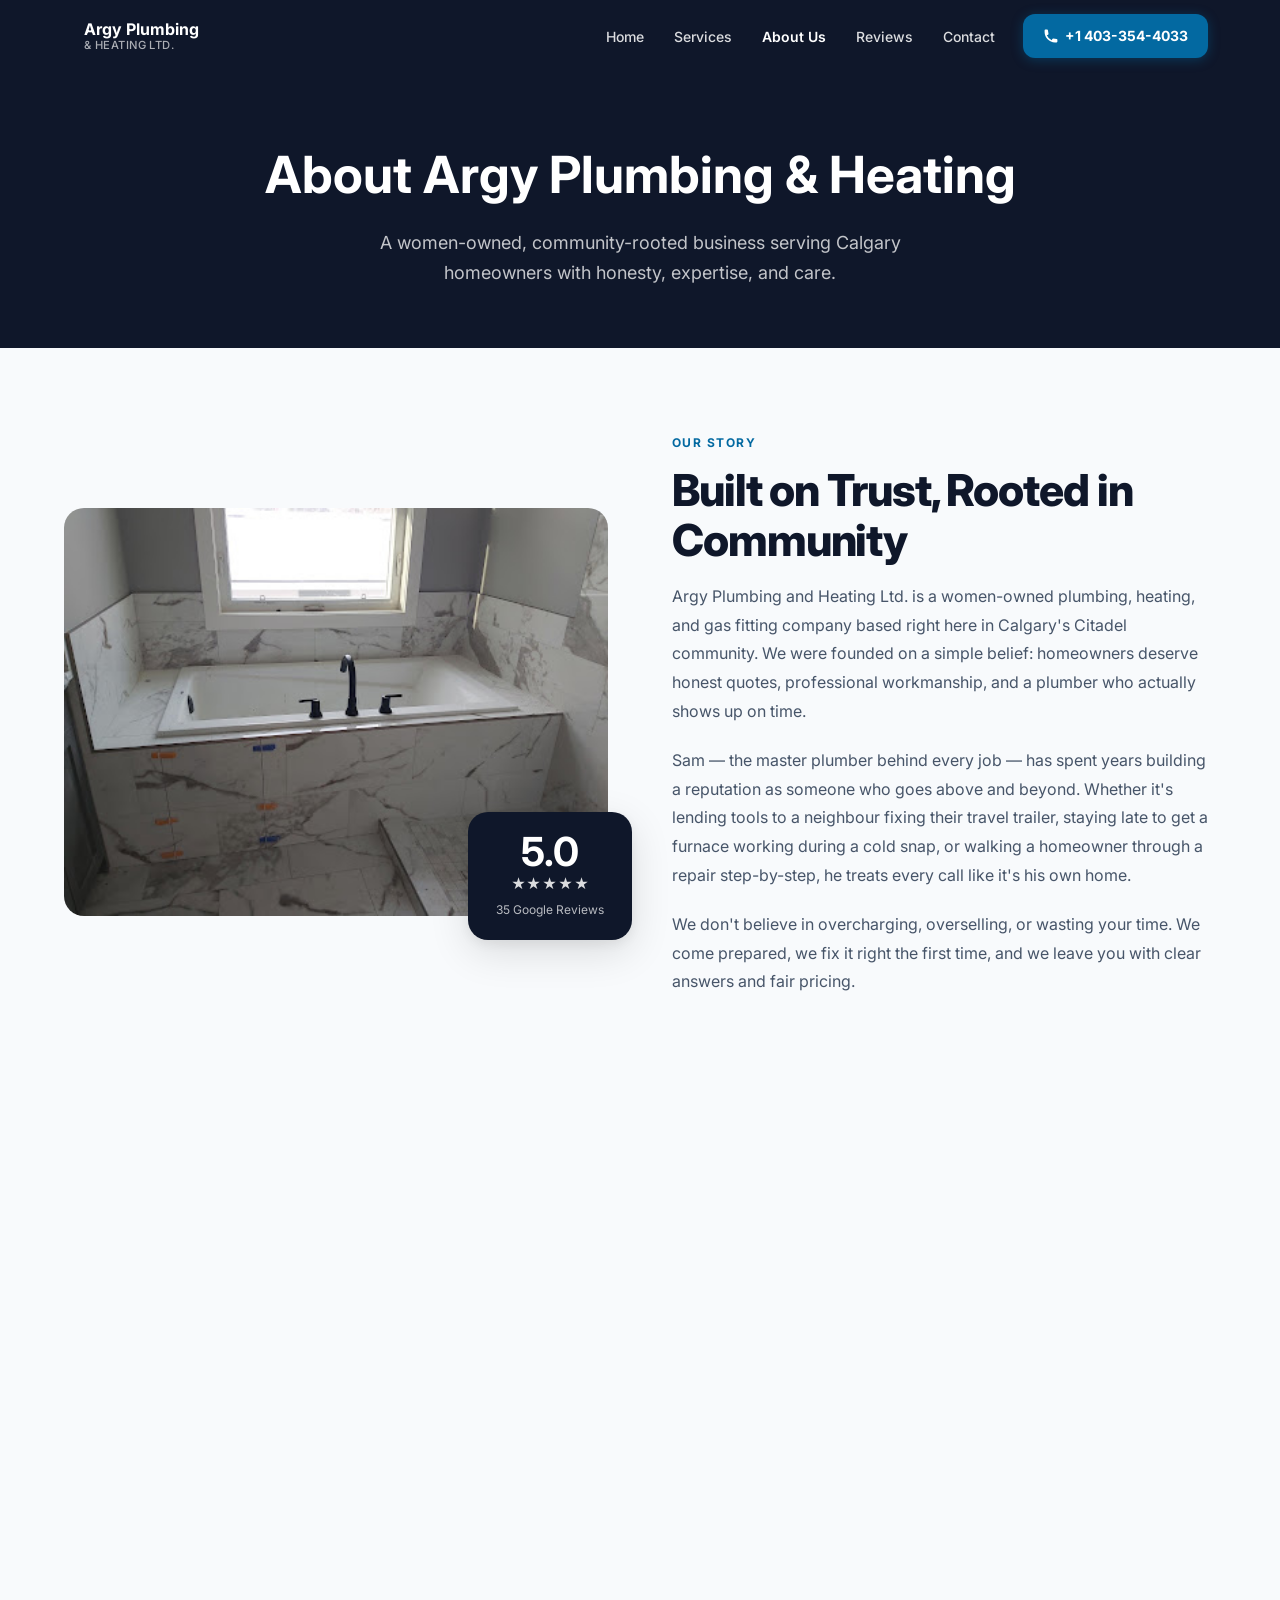
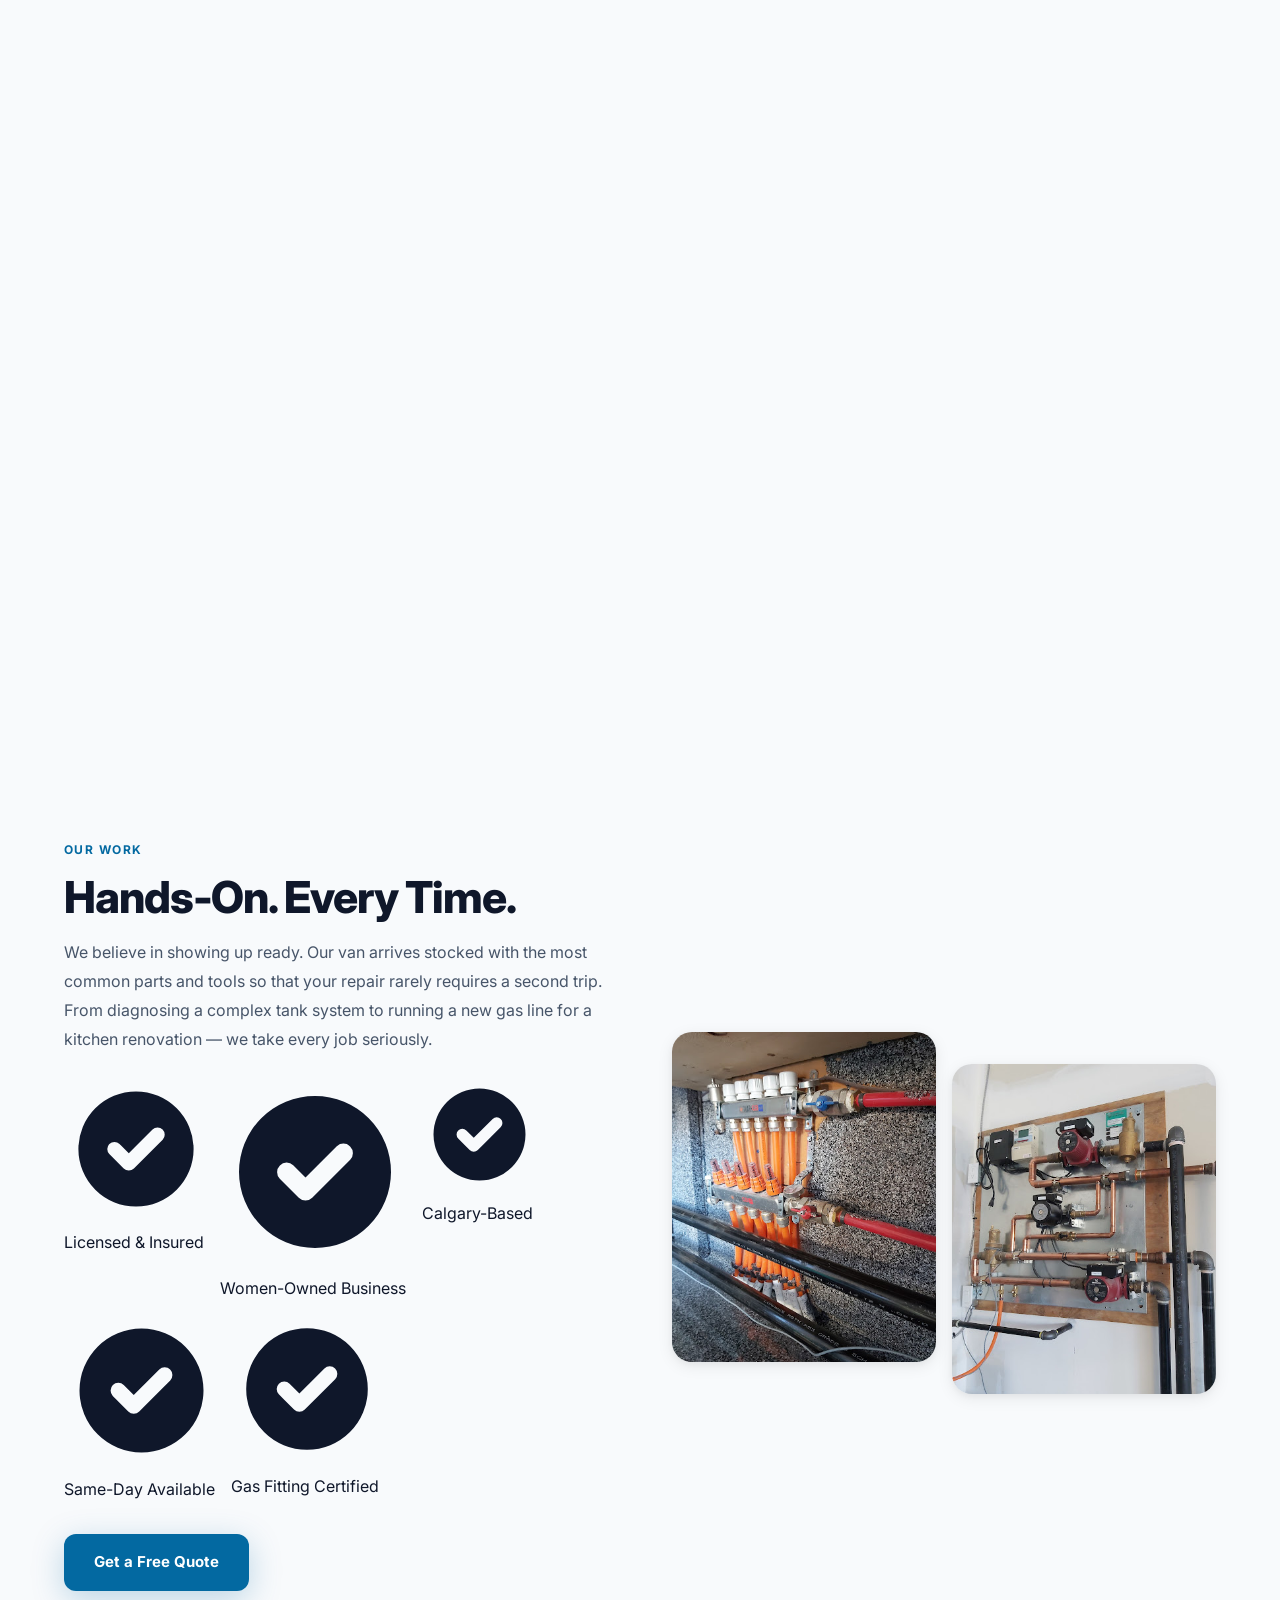
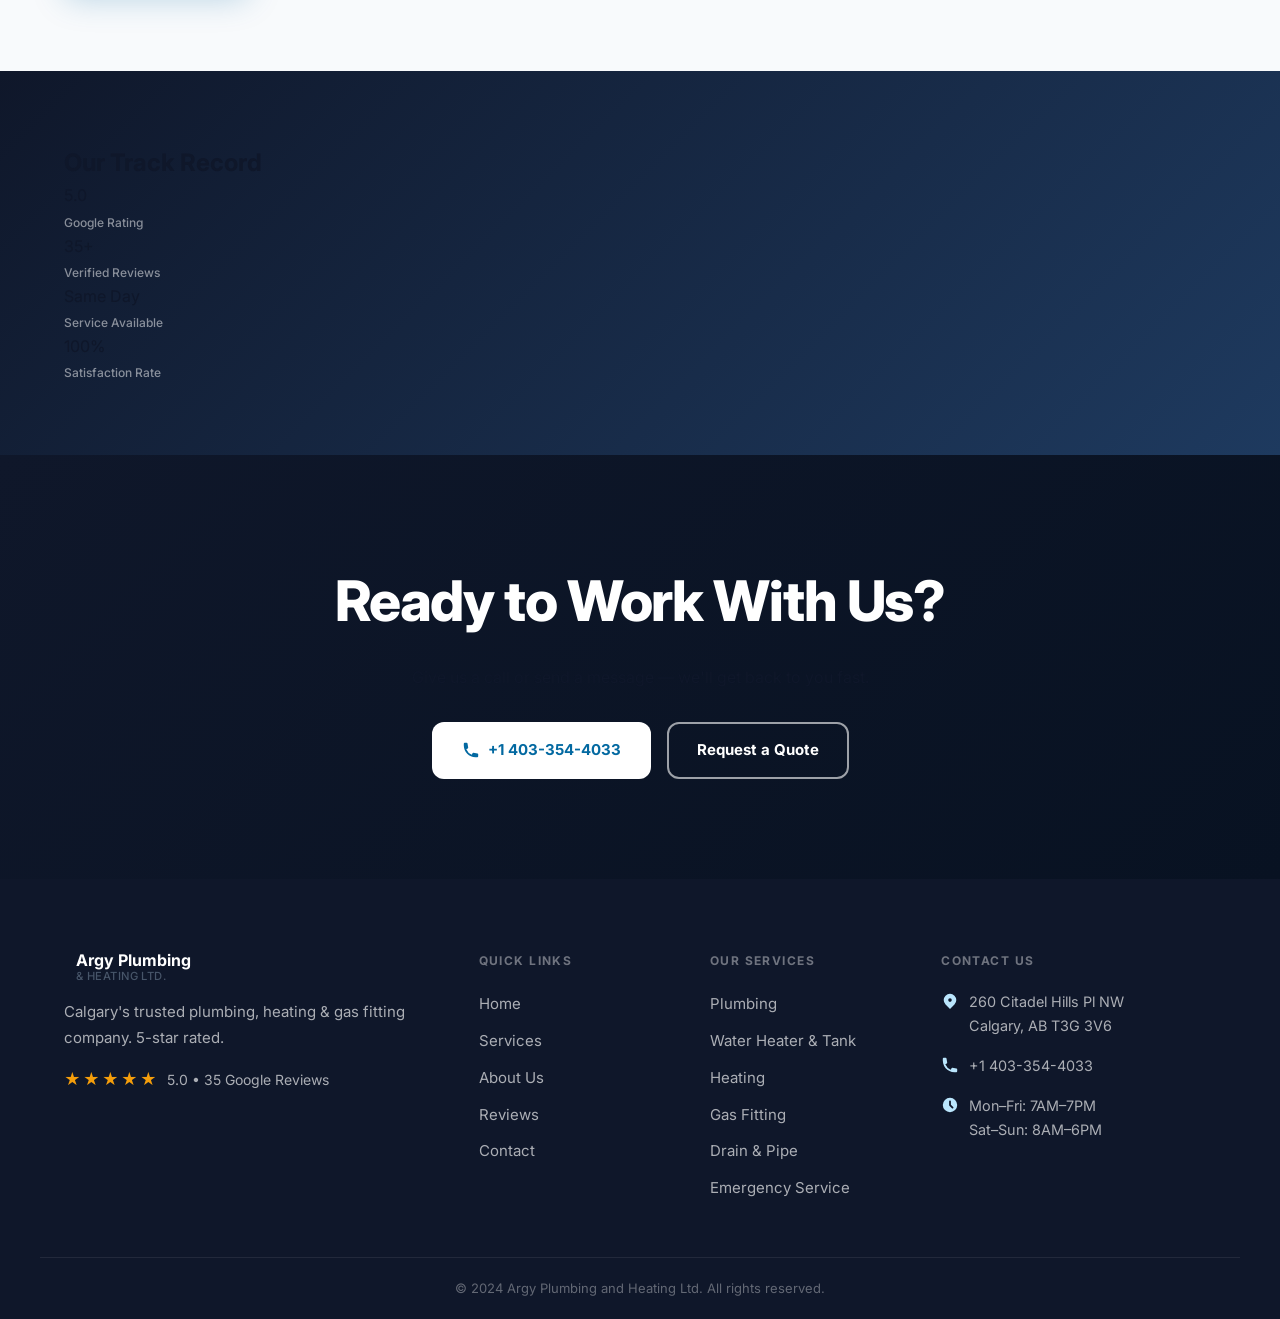
==== about.html @ 321ad8bc "Initial commit of Argy Plumbing site with styling updates" ====
<!DOCTYPE html>
<html lang="en">
<head>
  <meta charset="UTF-8" />
  <meta name="viewport" content="width=device-width, initial-scale=1.0" />
  <title>About Us | Argy Plumbing and Heating Ltd. Calgary</title>
  <meta name="description" content="Learn about Argy Plumbing and Heating Ltd. — a women-owned, family business in Calgary's Citadel community. Meet Sam, the master plumber behind the 5-star reputation." />
  <link rel="canonical" href="https://argyplumbing.com/about.html" />
  <link rel="preconnect" href="https://fonts.googleapis.com" />
  <link rel="preconnect" href="https://fonts.gstatic.com" crossorigin />
  <link href="https://fonts.googleapis.com/css2?family=Inter:wght@300;400;500;600;700;800;900&display=swap" rel="stylesheet" />
  <link rel="icon" type="image/svg+xml" href="images/logo.svg" />
  <link rel="stylesheet" href="styles.css" />
</head>
<body>

  <!-- NAV -->
  <nav class="navbar" id="navbar" role="navigation" aria-label="Main navigation">
    <div class="nav-inner">
      <a href="index.html" class="nav-logo" aria-label="Argy Plumbing and Heating Homepage">
        <div class="logo-icon" aria-hidden="true">
          <svg viewBox="0 0 32 32" fill="none"><path d="M8 4C8 4 6 8 6 14C6 18 8 21 12 22L12 28H20V22C24 21 26 18 26 14C26 8 24 4 24 4" stroke="#0369A1" stroke-width="2" stroke-linecap="round" stroke-linejoin="round"/><path d="M12 14H20M16 10V18" stroke="#0369A1" stroke-width="2" stroke-linecap="round"/></svg>
        </div>
        <div class="logo-text"><span class="logo-name">Argy Plumbing</span><span class="logo-sub">&amp; Heating Ltd.</span></div>
      </a>
      <button class="hamburger" id="hamburger" aria-label="Toggle menu" aria-expanded="false">
        <span></span><span></span><span></span>
      </button>
      <ul class="nav-links" id="nav-links" role="list">
        <li><a href="index.html" class="nav-link">Home</a></li>
        <li><a href="services.html" class="nav-link">Services</a></li>
        <li><a href="about.html" class="nav-link active">About Us</a></li>
        <li><a href="reviews.html" class="nav-link">Reviews</a></li>
        <li><a href="contact.html" class="nav-link">Contact</a></li>
        <li><a href="tel:+14033544033" class="nav-cta" id="nav-call-btn">
          <svg viewBox="0 0 20 20" fill="currentColor" aria-hidden="true"><path d="M2 3a1 1 0 011-1h2.153a1 1 0 01.986.836l.74 4.435a1 1 0 01-.54 1.06l-1.548.773a11.037 11.037 0 006.105 6.105l.774-1.548a1 1 0 011.059-.54l4.435.74a1 1 0 01.836.986V17a1 1 0 01-1 1h-2C7.82 18 2 12.18 2 5V3z"/></svg>
          +1 403-354-4033
        </a></li>
      </ul>
    </div>
  </nav>

  <!-- PAGE HEADER -->
  <header class="page-header">
    <div class="container">
      <h1>About Argy Plumbing &amp; Heating</h1>
      <p>A women-owned, community-rooted business serving Calgary homeowners with honesty, expertise, and care.</p>
    </div>
  </header>

  <!-- STORY SECTION -->
  <section class="about-story reveal" style="padding:80px 0;" aria-labelledby="our-story-heading">
    <div class="container" style="display:grid;grid-template-columns:1fr 1fr;gap:64px;align-items:center;">
      <div class="about-img-wrap" style="position:relative;">
        <img src="images/outside.jpg" alt="Argy Plumbing and Heating exterior — Calgary, AB" loading="lazy"
          style="width:100%;border-radius:var(--radius-lg);box-shadow:var(--shadow-xl);display:block;" />
        <div style="
          position:absolute;bottom:-24px;right:-24px;
          background:var(--color-primary);color:#fff;
          border-radius:var(--radius-lg);padding:20px 28px;
          box-shadow:var(--shadow-lg);text-align:center;
          font-family:var(--font-heading);">
          <div style="font-size:2.5rem;font-weight:700;line-height:1;">5.0</div>
          <div style="font-size:.9rem;letter-spacing:.05em;color:rgba(255,255,255,.85);">★★★★★</div>
          <div style="font-size:.75rem;margin-top:4px;color:rgba(255,255,255,.7);">35 Google Reviews</div>
        </div>
      </div>
      <div class="about-content">
        <span class="section-label">Our Story</span>
        <h2 id="our-story-heading" class="section-title">Built on Trust, Rooted in Community</h2>
        <p style="color:var(--color-text-muted);line-height:1.8;margin-bottom:20px;">
          Argy Plumbing and Heating Ltd. is a women-owned plumbing, heating, and gas fitting company based right here in Calgary's Citadel community. We were founded on a simple belief: homeowners deserve honest quotes, professional workmanship, and a plumber who actually shows up on time.
        </p>
        <p style="color:var(--color-text-muted);line-height:1.8;margin-bottom:20px;">
          Sam — the master plumber behind every job — has spent years building a reputation as someone who goes above and beyond. Whether it's lending tools to a neighbour fixing their travel trailer, staying late to get a furnace working during a cold snap, or walking a homeowner through a repair step-by-step, he treats every call like it's his own home.
        </p>
        <p style="color:var(--color-text-muted);line-height:1.8;">
          We don't believe in overcharging, overselling, or wasting your time. We come prepared, we fix it right the first time, and we leave you with clear answers and fair pricing.
        </p>
      </div>
    </div>
  </section>

  <!-- VALUES -->
  <section class="values-section reveal" style="padding:80px 0;background:var(--color-surface);" aria-labelledby="values-heading">
    <div class="container">
      <div class="section-header">
        <span class="section-label">What We Stand For</span>
        <h2 id="values-heading" class="section-title">Our Core Values</h2>
        <p class="section-sub">Every job, every call, every interaction — these are the principles we work by.</p>
      </div>
      <div class="features-grid" style="margin-top:48px;">
        <div class="feature-card">
          <div class="feature-icon" aria-hidden="true">
            <svg viewBox="0 0 24 24" fill="none" stroke="currentColor" stroke-width="1.5"><path stroke-linecap="round" stroke-linejoin="round" d="M9 12.75L11.25 15 15 9.75M21 12a9 9 0 11-18 0 9 9 0 0118 0z"/></svg>
          </div>
          <h3>Honest Pricing</h3>
          <p>No hidden fees, no inflated quotes. We tell you exactly what it costs before we start — and we stick to it.</p>
        </div>
        <div class="feature-card">
          <div class="feature-icon" aria-hidden="true">
            <svg viewBox="0 0 24 24" fill="none" stroke="currentColor" stroke-width="1.5"><path stroke-linecap="round" stroke-linejoin="round" d="M12 6v6h4.5m4.5 0a9 9 0 11-18 0 9 9 0 0118 0z"/></svg>
          </div>
          <h3>Fast Response</h3>
          <p>We respond quickly and often arrive the same day. Because plumbing problems don't put themselves on hold.</p>
        </div>
        <div class="feature-card">
          <div class="feature-icon" aria-hidden="true">
            <svg viewBox="0 0 24 24" fill="none" stroke="currentColor" stroke-width="1.5"><path stroke-linecap="round" stroke-linejoin="round" d="M11.42 15.17L17.25 21A2.652 2.652 0 0021 17.25l-5.877-5.877M11.42 15.17l2.496-3.03c.317-.384.74-.626 1.208-.766M11.42 15.17l-4.655 5.653a2.548 2.548 0 11-3.586-3.586l6.837-5.63m5.108-.233c.55-.164 1.163-.188 1.743-.14a4.5 4.5 0 004.486-6.336l-3.276 3.277a3.004 3.004 0 01-2.25-2.25l3.276-3.276a4.5 4.5 0 00-6.336 4.486c.091 1.076-.071 2.264-.904 2.95l-.102.085m-1.745 1.437L5.909 7.5H4.5L2.25 3.75l1.5-1.5 3.75 2.25v1.5l2.086 2.086m-1.745 1.437l1.745-1.437m6.615 8.206L15.75 15.75M4.867 19.125h.008v.008h-.008v-.008z"/></svg>
          </div>
          <h3>Expert Craftsmanship</h3>
          <p>Fully certified and insured. We arrive prepared to handle complex systems — tanks, gas lines, radiant heating, and more.</p>
        </div>
        <div class="feature-card">
          <div class="feature-icon" aria-hidden="true">
            <svg viewBox="0 0 24 24" fill="none" stroke="currentColor" stroke-width="1.5"><path stroke-linecap="round" stroke-linejoin="round" d="M15 19.128a9.38 9.38 0 002.625.372 9.337 9.337 0 004.121-.952 4.125 4.125 0 00-7.533-2.493M15 19.128v-.003c0-1.113-.285-2.16-.786-3.07M15 19.128v.106A12.318 12.318 0 018.624 21c-2.331 0-4.512-.645-6.374-1.766l-.001-.109a6.375 6.375 0 0111.964-3.07M12 6.375a3.375 3.375 0 11-6.75 0 3.375 3.375 0 016.75 0zm8.25 2.25a2.625 2.625 0 11-5.25 0 2.625 2.625 0 015.25 0z"/></svg>
          </div>
          <h3>Community First</h3>
          <p>We live and work in Citadel. Your neighbours are our neighbours. That's why every job gets treated like family.</p>
        </div>
        <div class="feature-card">
          <div class="feature-icon" aria-hidden="true">
            <svg viewBox="0 0 24 24" fill="none" stroke="currentColor" stroke-width="1.5"><path stroke-linecap="round" stroke-linejoin="round" d="M7.5 8.25h9m-9 3H12m-9.75 1.51c0 1.6 1.123 2.994 2.707 3.227 1.129.166 2.27.293 3.423.379.35.026.67.21.865.501L12 21l2.755-4.133a1.14 1.14 0 01.865-.501 48.172 48.172 0 003.423-.379c1.584-.233 2.707-1.626 2.707-3.228V6.741c0-1.602-1.123-2.995-2.707-3.228A48.394 48.394 0 0012 3c-2.392 0-4.744.175-7.043.513C3.373 3.746 2.25 5.14 2.25 6.741v6.018z"/></svg>
          </div>
          <h3>Clear Communication</h3>
          <p>We explain what we're doing and why. You'll always know what to expect — no surprises, no jargon.</p>
        </div>
        <div class="feature-card">
          <div class="feature-icon" aria-hidden="true">
            <svg viewBox="0 0 24 24" fill="none" stroke="currentColor" stroke-width="1.5"><path stroke-linecap="round" stroke-linejoin="round" d="M9 12.75L11.25 15 15 9.75m-3-7.036A11.959 11.959 0 013.598 6 11.99 11.99 0 003 9.749c0 5.592 3.824 10.29 9 11.623 5.176-1.332 9-6.03 9-11.622 0-1.31-.21-2.571-.598-3.751h-.152c-3.196 0-6.1-1.248-8.25-3.285z"/></svg>
          </div>
          <h3>Code-Compliant Work</h3>
          <p>All work meets Alberta Building Code standards. Fully insured. Your safety and peace of mind come first.</p>
        </div>
      </div>
    </div>
  </section>

  <!-- TEAM PHOTO -->
  <section class="team-section reveal" style="padding:80px 0;" aria-labelledby="team-heading">
    <div class="container" style="display:grid;grid-template-columns:1fr 1fr;gap:64px;align-items:center;">
      <div>
        <span class="section-label">Our Work</span>
        <h2 id="team-heading" class="section-title">Hands-On. Every Time.</h2>
        <p style="color:var(--color-text-muted);line-height:1.8;margin-bottom:24px;">
          We believe in showing up ready. Our van arrives stocked with the most common parts and tools so that your repair rarely requires a second trip. From diagnosing a complex tank system to running a new gas line for a kitchen renovation — we take every job seriously.
        </p>
        <div class="trust-badges" style="display:flex;flex-wrap:wrap;gap:12px;margin-bottom:32px;">
          <div class="trust-badge"><svg viewBox="0 0 20 20" fill="currentColor" aria-hidden="true"><path fill-rule="evenodd" d="M10 18a8 8 0 100-16 8 8 0 000 16zm3.707-9.293a1 1 0 00-1.414-1.414L9 10.586 7.707 9.293a1 1 0 00-1.414 1.414l2 2a1 1 0 001.414 0l4-4z" clip-rule="evenodd"/></svg> Licensed &amp; Insured</div>
          <div class="trust-badge"><svg viewBox="0 0 20 20" fill="currentColor" aria-hidden="true"><path fill-rule="evenodd" d="M10 18a8 8 0 100-16 8 8 0 000 16zm3.707-9.293a1 1 0 00-1.414-1.414L9 10.586 7.707 9.293a1 1 0 00-1.414 1.414l2 2a1 1 0 001.414 0l4-4z" clip-rule="evenodd"/></svg> Women-Owned Business</div>
          <div class="trust-badge"><svg viewBox="0 0 20 20" fill="currentColor" aria-hidden="true"><path fill-rule="evenodd" d="M10 18a8 8 0 100-16 8 8 0 000 16zm3.707-9.293a1 1 0 00-1.414-1.414L9 10.586 7.707 9.293a1 1 0 00-1.414 1.414l2 2a1 1 0 001.414 0l4-4z" clip-rule="evenodd"/></svg> Calgary-Based</div>
          <div class="trust-badge"><svg viewBox="0 0 20 20" fill="currentColor" aria-hidden="true"><path fill-rule="evenodd" d="M10 18a8 8 0 100-16 8 8 0 000 16zm3.707-9.293a1 1 0 00-1.414-1.414L9 10.586 7.707 9.293a1 1 0 00-1.414 1.414l2 2a1 1 0 001.414 0l4-4z" clip-rule="evenodd"/></svg> Same-Day Available</div>
          <div class="trust-badge"><svg viewBox="0 0 20 20" fill="currentColor" aria-hidden="true"><path fill-rule="evenodd" d="M10 18a8 8 0 100-16 8 8 0 000 16zm3.707-9.293a1 1 0 00-1.414-1.414L9 10.586 7.707 9.293a1 1 0 00-1.414 1.414l2 2a1 1 0 001.414 0l4-4z" clip-rule="evenodd"/></svg> Gas Fitting Certified</div>
        </div>
        <a href="contact.html" class="btn btn-primary" id="about-contact-btn">Get a Free Quote</a>
      </div>
      <div style="display:grid;grid-template-columns:1fr 1fr;gap:16px;">
        <img src="images/pipe2.jpg" alt="Plumbing pipe work by Argy Plumbing" loading="lazy"
          style="width:100%;border-radius:var(--radius-lg);box-shadow:var(--shadow-md);aspect-ratio:4/5;object-fit:cover;" />
        <img src="images/pipe5.jpg" alt="Professional plumbing installation Calgary" loading="lazy"
          style="width:100%;border-radius:var(--radius-lg);box-shadow:var(--shadow-md);aspect-ratio:4/5;object-fit:cover;margin-top:32px;" />
      </div>
    </div>
  </section>

  <!-- STATS -->
  <section class="stats-section" style="padding:72px 0;background:linear-gradient(135deg,#0F172A 0%,#1E3A5F 100%);" aria-labelledby="stats-heading">
    <div class="container">
      <h2 id="stats-heading" class="sr-only">Our Track Record</h2>
      <div class="stats-grid">
        <div class="stat-item">
          <div class="stat-number">5.0</div>
          <div class="stat-label">Google Rating</div>
        </div>
        <div class="stat-item">
          <div class="stat-number">35+</div>
          <div class="stat-label">Verified Reviews</div>
        </div>
        <div class="stat-item">
          <div class="stat-number">Same Day</div>
          <div class="stat-label">Service Available</div>
        </div>
        <div class="stat-item">
          <div class="stat-number">100%</div>
          <div class="stat-label">Satisfaction Rate</div>
        </div>
      </div>
    </div>
  </section>

  <!-- CTA BANNER -->
  <section class="cta-banner" aria-labelledby="about-cta-heading">
    <div class="container cta-inner">
      <div class="cta-content">
        <h2 id="about-cta-heading">Ready to Work With Us?</h2>
        <p>Give us a call or send a message — we'll get back to you fast.</p>
      </div>
      <div class="cta-actions">
        <a href="tel:+14033544033" class="btn btn-white" id="about-cta-call">
          <svg viewBox="0 0 20 20" fill="currentColor" aria-hidden="true"><path d="M2 3a1 1 0 011-1h2.153a1 1 0 01.986.836l.74 4.435a1 1 0 01-.54 1.06l-1.548.773a11.037 11.037 0 006.105 6.105l.774-1.548a1 1 0 011.059-.54l4.435.74a1 1 0 01.836.986V17a1 1 0 01-1 1h-2C7.82 18 2 12.18 2 5V3z"/></svg>
          +1 403-354-4033
        </a>
        <a href="contact.html" class="btn btn-outline-white" id="about-cta-contact">Request a Quote</a>
      </div>
    </div>
  </section>

  <!-- FOOTER -->
  <footer class="footer" role="contentinfo">
    <div class="container footer-inner">
      <div class="footer-brand">
        <div class="nav-logo footer-logo">
          <div class="logo-icon" aria-hidden="true">
            <svg viewBox="0 0 32 32" fill="none"><path d="M8 4C8 4 6 8 6 14C6 18 8 21 12 22L12 28H20V22C24 21 26 18 26 14C26 8 24 4 24 4" stroke="#60A5FA" stroke-width="2" stroke-linecap="round" stroke-linejoin="round"/><path d="M12 14H20M16 10V18" stroke="#60A5FA" stroke-width="2" stroke-linecap="round"/></svg>
          </div>
          <div class="logo-text"><span class="logo-name">Argy Plumbing</span><span class="logo-sub">&amp; Heating Ltd.</span></div>
        </div>
        <p>Calgary's trusted plumbing, heating &amp; gas fitting company. 5-star rated.</p>
        <div class="footer-rating"><span class="stars footer-stars">★★★★★</span><span>5.0 &bull; 35 Google Reviews</span></div>
      </div>
      <div class="footer-nav">
        <h3>Quick Links</h3>
        <ul role="list"><li><a href="index.html">Home</a></li><li><a href="services.html">Services</a></li><li><a href="about.html">About Us</a></li><li><a href="reviews.html">Reviews</a></li><li><a href="contact.html">Contact</a></li></ul>
      </div>
      <div class="footer-services">
        <h3>Our Services</h3>
        <ul role="list"><li><a href="services.html#plumbing">Plumbing</a></li><li><a href="services.html#water-heater">Water Heater &amp; Tank</a></li><li><a href="services.html#heating">Heating</a></li><li><a href="services.html#gas">Gas Fitting</a></li><li><a href="services.html#drains">Drain &amp; Pipe</a></li><li><a href="services.html#emergency">Emergency Service</a></li></ul>
      </div>
      <div class="footer-contact">
        <h3>Contact Us</h3>
        <address>
          <p><svg viewBox="0 0 20 20" fill="currentColor" aria-hidden="true"><path fill-rule="evenodd" d="M5.05 4.05a7 7 0 119.9 9.9L10 18.9l-4.95-4.95a7 7 0 010-9.9zM10 11a2 2 0 100-4 2 2 0 000 4z" clip-rule="evenodd"/></svg>260 Citadel Hills Pl NW<br/>Calgary, AB T3G 3V6</p>
          <p><svg viewBox="0 0 20 20" fill="currentColor" aria-hidden="true"><path d="M2 3a1 1 0 011-1h2.153a1 1 0 01.986.836l.74 4.435a1 1 0 01-.54 1.06l-1.548.773a11.037 11.037 0 006.105 6.105l.774-1.548a1 1 0 011.059-.54l4.435.74a1 1 0 01.836.986V17a1 1 0 01-1 1h-2C7.82 18 2 12.18 2 5V3z"/></svg><a href="tel:+14033544033">+1 403-354-4033</a></p>
          <p><svg viewBox="0 0 20 20" fill="currentColor" aria-hidden="true"><path fill-rule="evenodd" d="M10 18a8 8 0 100-16 8 8 0 000 16zm1-12a1 1 0 10-2 0v4a1 1 0 00.293.707l2.828 2.829a1 1 0 101.415-1.415L11 9.586V6z" clip-rule="evenodd"/></svg>Mon–Fri: 7AM–7PM<br/>Sat–Sun: 8AM–6PM</p>
        </address>
      </div>
    </div>
    <div class="footer-bottom"><div class="container"><p>&copy; 2024 Argy Plumbing and Heating Ltd. All rights reserved.</p></div></div>
  </footer>

  <script src="main.js"></script>
</body>
</html>
---- styles.css ----
/* ============================================================
   DESIGN SYSTEM — Argy Plumbing and Heating Ltd.
   Trust & Authority | Navy + Blue | Inter
   ============================================================ */

@import url('https://fonts.googleapis.com/css2?family=Inter:wght@300;400;500;600;700;800;900&display=swap');

/* ─── TOKENS ─── */
:root {
  --color-primary: #0F172A;
  --color-secondary: #1E293B;
  --color-accent: #0369A1;
  --color-accent-dark: #075985;
  --color-accent-light: #BAE6FD;
  --color-bg: #F8FAFC;
  --color-bg-alt: #F1F5F9;
  --color-surface: #FFFFFF;
  --color-text: #0F172A;
  --color-text-muted: #475569;
  --color-border: #E2E8F0;
  --color-gold: #F59E0B;
  --color-success: #059669;

  --font-heading: 'Inter', system-ui, sans-serif;
  --font-body: 'Inter', system-ui, sans-serif;

  --radius-sm: 6px;
  --radius-md: 12px;
  --radius-lg: 20px;
  --radius-xl: 32px;

  --shadow-sm: 0 1px 3px rgba(0,0,0,.06), 0 1px 2px rgba(0,0,0,.04);
  --shadow-md: 0 4px 16px rgba(0,0,0,.08), 0 2px 6px rgba(0,0,0,.04);
  --shadow-lg: 0 12px 40px rgba(0,0,0,.12), 0 4px 12px rgba(0,0,0,.06);
  --shadow-accent: 0 8px 32px rgba(3,105,161,.25);

  --transition: 200ms ease;
  --transition-slow: 350ms ease;

  --nav-height: 72px;
  --container: 1200px;
}

/* ─── RESET ─── */
*, *::before, *::after { box-sizing: border-box; margin: 0; padding: 0; }
html { scroll-behavior: smooth; font-size: 16px; }
body {
  font-family: var(--font-body);
  color: var(--color-text);
  background: var(--color-bg);
  line-height: 1.65;
  -webkit-font-smoothing: antialiased;
}
img { display: block; max-width: 100%; height: auto; }
a { color: inherit; text-decoration: none; }
ul { list-style: none; }
address { font-style: normal; }

@media (prefers-reduced-motion: reduce) {
  *, *::before, *::after { animation-duration: .01ms !important; transition-duration: .01ms !important; }
}

/* ─── UTILITIES ─── */
.container { max-width: var(--container); margin: 0 auto; padding: 0 24px; }
.section { padding: 96px 0; }
.section-label {
  display: inline-block;
  font-family: var(--font-body);
  font-size: .75rem;
  font-weight: 700;
  letter-spacing: .12em;
  text-transform: uppercase;
  color: var(--color-accent);
  margin-bottom: 12px;
}
.section-title {
  font-family: 'Inter', sans-serif;
  font-size: clamp(1.875rem, 3.5vw, 2.75rem);
  font-weight: 800;
  color: var(--color-primary);
  line-height: 1.15;
  letter-spacing: -0.025em;
  margin-bottom: 16px;
}
.section-sub {
  font-size: 1.125rem;
  color: var(--color-text-muted);
  max-width: 600px;
}
.section-header {
  text-align: center;
  margin-bottom: 56px;
}
.section-header .section-sub { margin: 0 auto; }
.stars { color: var(--color-gold); letter-spacing: 2px; }

/* ─── BUTTONS ─── */
.btn {
  display: inline-flex;
  align-items: center;
  gap: 8px;
  padding: 14px 28px;
  border-radius: var(--radius-md);
  font-family: var(--font-body);
  font-size: .9375rem;
  font-weight: 700;
  cursor: pointer;
  transition: transform var(--transition), box-shadow var(--transition), background-color var(--transition);
  border: 2px solid transparent;
}
.btn svg { width: 18px; height: 18px; flex-shrink: 0; }
.btn:focus-visible { outline: 3px solid var(--color-accent); outline-offset: 3px; }

.btn-primary { background: var(--color-accent); color: #fff; box-shadow: var(--shadow-accent); }
.btn-primary:hover { background: var(--color-accent-dark); transform: translateY(-2px); box-shadow: 0 12px 40px rgba(3,105,161,.35); }

.btn-secondary { background: var(--color-primary); color: #fff; }
.btn-secondary:hover { background: var(--color-secondary); transform: translateY(-2px); box-shadow: var(--shadow-lg); }

.btn-outline { background: transparent; color: #fff; border-color: rgba(255,255,255,.6); }
.btn-outline:hover { background: rgba(255,255,255,.12); border-color: #fff; }

.btn-white { background: #fff; color: var(--color-accent); font-weight: 700; }
.btn-white:hover { background: var(--color-accent-light); transform: translateY(-2px); }
.btn-white svg { color: var(--color-accent); }

.btn-outline-white { background: transparent; color: #fff; border-color: rgba(255,255,255,.6); }
.btn-outline-white:hover { background: rgba(255,255,255,.1); border-color: #fff; }

/* ─── NAVBAR ─── */
.navbar {
  position: fixed;
  top: 0;
  left: 0;
  right: 0;
  z-index: 100;
  background: rgba(255,255,255,0);
  backdrop-filter: blur(0px);
  -webkit-backdrop-filter: blur(0px);
  border-bottom: 1px solid transparent;
  transition: background var(--transition-slow), backdrop-filter var(--transition-slow), border-color var(--transition-slow), box-shadow var(--transition-slow);
}
.navbar.scrolled {
  background: rgba(255,255,255,.97);
  backdrop-filter: blur(20px);
  -webkit-backdrop-filter: blur(20px);
  border-bottom-color: var(--color-border);
  box-shadow: 0 1px 24px rgba(15,23,42,.08);
}
.nav-inner {
  display: flex;
  align-items: center;
  justify-content: space-between;
  gap: 24px;
  padding: 0 32px;
  height: var(--nav-height);
  max-width: var(--container);
  margin: 0 auto;
}
.nav-logo {
  display: flex;
  align-items: center;
  gap: 12px;
  flex-shrink: 0;
  text-decoration: none;
}
.logo-image {
  width: 40px;
  height: 40px;
  flex-shrink: 0;
}
.logo-text { display: flex; flex-direction: column; line-height: 1.2; }
.logo-name { font-family: var(--font-heading); font-size: 1rem; font-weight: 700; color: var(--color-primary); }
.logo-sub { font-size: .7rem; font-weight: 500; letter-spacing: .04em; text-transform: uppercase; color: var(--color-text-muted); }

.navbar:not(.scrolled) .logo-name { color: #fff; }
.navbar:not(.scrolled) .logo-sub { color: rgba(255,255,255,.65); }

.nav-links { display: flex; align-items: center; gap: 2px; }
.nav-link {
  padding: 8px 14px;
  font-size: .875rem;
  font-weight: 500;
  color: rgba(255,255,255,.85);
  border-radius: var(--radius-sm);
  transition: color var(--transition), background-color var(--transition);
  cursor: pointer;
  white-space: nowrap;
}
.navbar.scrolled .nav-link { color: var(--color-text-muted); }
.nav-link:hover { color: #fff; background: rgba(255,255,255,.12); }
.navbar.scrolled .nav-link:hover { color: var(--color-primary); background: var(--color-bg-alt); }
.nav-link.active { color: #fff; font-weight: 600; }
.navbar.scrolled .nav-link.active { color: var(--color-primary); }

.nav-cta {
  display: flex;
  align-items: center;
  gap: 6px;
  padding: 10px 20px;
  background: var(--color-accent);
  color: #fff;
  font-size: .875rem;
  font-weight: 700;
  border-radius: var(--radius-md);
  transition: background-color var(--transition), transform var(--transition), box-shadow var(--transition);
  cursor: pointer;
  margin-left: 12px;
  white-space: nowrap;
  box-shadow: 0 2px 12px rgba(3,105,161,.4);
}
.nav-cta svg { width: 16px; height: 16px; }
.nav-cta:hover { background: var(--color-accent-dark); transform: translateY(-1px); box-shadow: var(--shadow-accent); }

.hamburger {
  display: none;
  flex-direction: column;
  gap: 5px;
  background: none;
  border: none;
  cursor: pointer;
  padding: 8px;
  border-radius: var(--radius-sm);
}
.hamburger span {
  display: block;
  width: 22px;
  height: 2px;
  background: var(--color-primary);
  border-radius: 2px;
  transition: transform var(--transition), opacity var(--transition);
}

/* ─── HERO ─── */
.hero {
  position: relative;
  min-height: 100vh;
  display: flex;
  align-items: center;
  overflow: hidden;
}
.hero-bg { position: absolute; inset: 0; }
.hero-img {
  width: 100%;
  height: 100%;
  object-fit: cover;
  object-position: center;
  scale: 1.04;
}
.hero-overlay {
  position: absolute;
  inset: 0;
  background: rgba(0,0,0,0.68);
}
.hero-content {
  position: relative;
  z-index: 2;
  padding-top: calc(var(--nav-height) + 48px);
  padding-bottom: 100px;
  max-width: 820px;
}
.hero-badge {
  display: inline-flex;
  align-items: center;
  gap: 10px;
  background: rgba(3,105,161,.25);
  backdrop-filter: blur(8px);
  border: 1px solid rgba(3,169,244,.4);
  color: #90caf9;
  font-size: .8125rem;
  font-weight: 600;
  padding: 7px 16px;
  border-radius: 999px;
  margin-bottom: 24px;
  letter-spacing: .04em;
  text-transform: uppercase;
  animation: fadeSlideDown .7s ease both;
}
.hero-badge .stars { color: var(--color-gold); font-size: .9rem; }
.hero-title {
  font-family: 'Inter', sans-serif;
  font-size: clamp(2.75rem, 6.5vw, 4.75rem);
  font-weight: 900;
  color: #fff;
  line-height: 1.05;
  letter-spacing: -0.03em;
  margin-bottom: 24px;
  animation: fadeSlideUp .7s .1s ease both;
}
.hero-title em {
  font-style: normal;
  background: linear-gradient(90deg, #38bdf8 0%, #7dd3fc 100%);
  -webkit-background-clip: text;
  -webkit-text-fill-color: transparent;
  background-clip: text;
}
.hero-sub {
  font-size: 1.125rem;
  font-weight: 500;
  color: #ffffff;
  margin-bottom: 40px;
  max-width: 560px;
  line-height: 1.7;
  animation: fadeSlideUp .7s .2s ease both;
}
.hero-actions {
  display: flex;
  flex-wrap: wrap;
  gap: 14px;
  margin-bottom: 60px;
  animation: fadeSlideUp .7s .3s ease both;
}
.btn-hero-primary {
  display: inline-flex;
  align-items: center;
  gap: 10px;
  padding: 17px 36px;
  background: var(--color-accent);
  color: #fff;
  font-family: 'Inter', sans-serif;
  font-size: 1rem;
  font-weight: 700;
  border-radius: var(--radius-md);
  border: none;
  cursor: pointer;
  box-shadow: 0 8px 32px rgba(3,105,161,.5), 0 2px 8px rgba(0,0,0,.2);
  transition: background var(--transition), transform var(--transition), box-shadow var(--transition);
  white-space: nowrap;
}
.btn-hero-primary svg { width: 20px; height: 20px; flex-shrink: 0; }
.btn-hero-primary:hover { background: var(--color-accent-dark); transform: translateY(-3px); box-shadow: 0 16px 48px rgba(3,105,161,.55); }
.btn-hero-outline {
  display: inline-flex;
  align-items: center;
  gap: 10px;
  padding: 15px 32px;
  background: rgba(255,255,255,.07);
  color: #fff;
  font-family: 'Inter', sans-serif;
  font-size: 1rem;
  font-weight: 600;
  border-radius: var(--radius-md);
  border: 1.5px solid rgba(255,255,255,.28);
  cursor: pointer;
  backdrop-filter: blur(8px);
  transition: background var(--transition), border-color var(--transition), transform var(--transition);
  white-space: nowrap;
}
.btn-hero-outline:hover { background: rgba(255,255,255,.13); border-color: rgba(255,255,255,.55); transform: translateY(-2px); }

.hero-stats {
  display: flex;
  align-items: center;
  gap: 32px;
  padding-top: 40px;
  border-top: 1px solid rgba(255,255,255,.1);
  margin-top: 64px;
  animation: fadeSlideUp .7s .45s ease both;
}
.stat-item { text-align: left; }
.stat-num {
  display: block;
  font-family: 'Inter', sans-serif;
  font-size: 2rem;
  font-weight: 800;
  color: #fff;
  letter-spacing: -0.03em;
  line-height: 1;
}
.stat-label {
  font-size: .75rem;
  color: rgba(255,255,255,.5);
  font-weight: 500;
  margin-top: 4px;
  display: block;
}
.stat-divider { width: 1px; height: 40px; background: rgba(255,255,255,.15); }
.hero-scroll {
  position: absolute;
  bottom: 32px;
  left: 50%;
  transform: translateX(-50%);
  z-index: 2;
}
.scroll-indicator {
  width: 24px;
  height: 40px;
  border: 2px solid rgba(255,255,255,.25);
  border-radius: 999px;
  position: relative;
}
.scroll-indicator::after {
  content: '';
  position: absolute;
  top: 6px;
  left: 50%;
  transform: translateX(-50%);
  width: 4px;
  height: 8px;
  background: rgba(255,255,255,.5);
  border-radius: 999px;
  animation: scrollBounce 1.8s ease-in-out infinite;
}

/* ─── TRUST STRIP ─── */
.trust-strip {
  background: var(--color-primary);
  padding: 24px 0;
  border-bottom: 3px solid var(--color-accent);
}
.trust-inner {
  display: flex;
  flex-wrap: wrap;
  justify-content: center;
  gap: 24px 40px;
}
.trust-item {
  display: flex;
  align-items: center;
  gap: 10px;
  color: rgba(255,255,255,.85);
  font-size: .875rem;
  font-weight: 700;
}
.trust-item svg { width: 20px; height: 20px; color: var(--color-accent-light); flex-shrink: 0; }

/* ─── SERVICES GRID ─── */
.services-overview { background: var(--color-bg); }
.services-grid {
  display: grid;
  grid-template-columns: repeat(3, 1fr);
  gap: 24px;
}
.service-card {
  background: var(--color-surface);
  border: 1px solid var(--color-border);
  border-radius: var(--radius-lg);
  padding: 36px 28px;
  display: flex;
  flex-direction: column;
  gap: 12px;
  transition: border-color var(--transition), box-shadow var(--transition), transform var(--transition);
  cursor: pointer;
  position: relative;
  overflow: hidden;
}
.service-card::before {
  content: '';
  position: absolute;
  inset: 0;
  border-radius: inherit;
  background: linear-gradient(135deg, rgba(3,105,161,.04), transparent);
  opacity: 0;
  transition: opacity var(--transition);
}
.service-card:hover { border-color: var(--color-accent); box-shadow: var(--shadow-lg); transform: translateY(-4px); }
.service-card:hover::before { opacity: 1; }
.service-card:focus-visible { outline: 3px solid var(--color-accent); outline-offset: 2px; }
.service-card--featured {
  border-color: var(--color-accent);
  background: linear-gradient(135deg, #EFF6FF, #F0F9FF);
}
.service-icon {
  width: 52px;
  height: 52px;
  background: var(--color-bg-alt);
  border-radius: var(--radius-md);
  display: flex;
  align-items: center;
  justify-content: center;
  transition: background-color var(--transition);
}
.service-card--featured .service-icon { background: rgba(3,105,161,.12); }
.service-icon svg { width: 26px; height: 26px; color: var(--color-accent); stroke-width: 1.5; }
.service-card h3 { font-family: var(--font-heading); font-size: 1.35rem; font-weight: 600; color: var(--color-primary); }
.service-card p { font-size: .9375rem; color: var(--color-text-muted); flex: 1; }
.card-link { font-size: .875rem; font-weight: 700; color: var(--color-accent); margin-top: 4px; }
.service-card:hover .card-link { text-decoration: underline; }
.services-cta { text-align: center; margin-top: 48px; }

/* ─── WHY CHOOSE US ─── */
.why-section { background: var(--color-bg-alt); }
.why-inner {
  display: grid;
  grid-template-columns: 1fr 1fr;
  gap: 80px;
  align-items: center;
}
.why-images { position: relative; }
.why-img-main {
  border-radius: var(--radius-xl);
  overflow: hidden;
  box-shadow: var(--shadow-lg);
  aspect-ratio: 4/3;
}
.why-img-main img { width: 100%; height: 100%; object-fit: cover; }
.why-img-accent {
  position: absolute;
  bottom: -32px;
  right: -32px;
  width: 45%;
  border-radius: var(--radius-lg);
  overflow: hidden;
  border: 4px solid var(--color-surface);
  box-shadow: var(--shadow-lg);
  aspect-ratio: 1/1;
}
.why-img-accent img { width: 100%; height: 100%; object-fit: cover; }
.why-content { padding-bottom: 32px; }
.why-content .section-title { margin-bottom: 12px; }
.why-content .section-sub { margin-bottom: 36px; }
.why-list { display: flex; flex-direction: column; gap: 24px; margin-bottom: 40px; }
.why-list li {
  display: flex;
  align-items: flex-start;
  gap: 16px;
}
.why-icon {
  width: 40px;
  height: 40px;
  border-radius: 50%;
  background: rgba(3,105,161,.1);
  display: flex;
  align-items: center;
  justify-content: center;
  flex-shrink: 0;
}
.why-icon svg { width: 20px; height: 20px; color: var(--color-accent); }
.why-list strong { display: block; font-size: 1rem; font-weight: 700; color: var(--color-primary); margin-bottom: 2px; }
.why-list span { font-size: .9375rem; color: var(--color-text-muted); }

/* ─── GALLERY ─── */
.gallery-section {
  position: relative;
  padding: 100px 5%;
  background: var(--color-bg-alt);
  overflow: hidden;
}
.gallery-section::before {
  content: "";
  position: absolute;
  bottom: 0; left: -50%; right: -50%;
  height: 100%;
  background-image: 
    linear-gradient(rgba(3,105,161,0.08) 1px, transparent 1px),
    linear-gradient(90deg, rgba(3,105,161,0.08) 1px, transparent 1px);
  background-size: 50px 50px;
  transform: perspective(800px) rotateX(60deg) translateY(-100px);
  z-index: 0;
  pointer-events: none;
}
.gallery-grid {
  position: relative;
  z-index: 1;
  display: grid;
  grid-template-columns: repeat(4, 1fr);
  gap: 24px;
  max-width: 1200px;
  margin: 0 auto;
}
.gallery-item {
  position: relative;
  overflow: hidden;
  border-radius: var(--radius-lg);
  aspect-ratio: 4/3;
  box-shadow: 0 10px 30px rgba(0,0,0,0.06), 0 4px 12px rgba(0,0,0,0.03);
  background: var(--color-surface);
  transition: transform 0.4s cubic-bezier(0.175, 0.885, 0.32, 1.275), box-shadow 0.4s ease;
}
.gallery-item:nth-child(5) {
  grid-column: 2 / 3;
}
.gallery-item:nth-child(6) {
  grid-column: 3 / 4;
}
.gallery-item img {
  width: 100%;
  height: 100%;
  object-fit: cover;
  transition: transform 0.5s ease;
}
.gallery-item:hover {
  transform: translateY(-8px);
  box-shadow: 0 20px 40px rgba(0,0,0,0.1), 0 8px 16px rgba(0,0,0,0.05);
}
.gallery-item:hover img {
  transform: scale(1.05);
}

@media (max-width: 992px) {
  .gallery-grid {
    grid-template-columns: repeat(2, 1fr);
  }
  .gallery-item:nth-child(5) {
    grid-column: 1 / 2;
  }
  .gallery-item:nth-child(6) {
    grid-column: 2 / 3;
  }
}
@media (max-width: 600px) {
  .gallery-grid {
    grid-template-columns: 1fr;
  }
  .gallery-item:nth-child(5),
  .gallery-item:nth-child(6) {
    grid-column: 1 / -1;
  }
}

/* ─── REVIEWS ─── */
.reviews-section { background: var(--color-bg); }
.reviews-grid {
  display: grid;
  grid-template-columns: repeat(3, 1fr);
  gap: 24px;
}
.review-card {
  background: var(--color-surface);
  border: 1px solid var(--color-border);
  border-radius: var(--radius-lg);
  padding: 32px 28px;
  display: flex;
  flex-direction: column;
  gap: 16px;
  transition: box-shadow var(--transition), transform var(--transition);
}
.review-card:hover { box-shadow: var(--shadow-lg); transform: translateY(-3px); }
.review-header {
  display: flex;
  align-items: center;
  gap: 12px;
}
.reviewer-avatar {
  width: 44px;
  height: 44px;
  border-radius: 50%;
  background: var(--color-accent);
  color: #fff;
  font-family: var(--font-heading);
  font-size: 1.2rem;
  font-weight: 700;
  display: flex;
  align-items: center;
  justify-content: center;
  flex-shrink: 0;
}
.reviewer-info { flex: 1; }
.reviewer-info strong { display: block; font-size: .9375rem; color: var(--color-primary); font-weight: 700; }
.reviewer-info span { font-size: .8125rem; color: var(--color-text-muted); }
.reviewer-stars { color: var(--color-gold); font-size: 1rem; letter-spacing: 2px; }
.review-text { font-size: .9375rem; color: var(--color-text-muted); line-height: 1.7; flex: 1; }
.reviews-cta { text-align: center; margin-top: 48px; }

/* ─── REVIEWS PAGE ─── */
.reviews-page-header {
  background: var(--color-primary);
  padding: calc(var(--nav-height) + 60px) 0 60px;
  text-align: center;
  color: #fff;
}
.reviews-page-header h1 { font-family: var(--font-heading); font-size: clamp(2rem,4vw,3rem); font-weight: 700; margin-bottom: 12px; }
.reviews-page-header p { color: rgba(255,255,255,.75); font-size: 1.125rem; max-width: 560px; margin: 0 auto 20px; }
.reviews-all-grid {
  display: grid;
  grid-template-columns: repeat(2, 1fr);
  gap: 24px;
  margin-bottom: 60px;
}
@media (max-width: 768px) {
  .reviews-all-grid { grid-template-columns: 1fr; }
}

/* ─── CTA BANNER ─── */
.cta-banner {
  background: linear-gradient(135deg, var(--color-primary) 0%, #081222 100%);
  padding: 100px 0;
  text-align: center;
}
.cta-inner {
  display: flex;
  flex-direction: column;
  align-items: center;
  justify-content: center;
  gap: 32px;
}
.cta-content h2 {
  font-family: var(--font-heading);
  font-size: clamp(2rem, 5vw, 3.5rem);
  font-weight: 800;
  color: #fff;
  margin-bottom: 16px;
  letter-spacing: -0.02em;
}
.cta-sub {
  color: #90caf9;
  font-size: 1.25rem;
  font-weight: 500;
}
.cta-actions {
  display: flex;
  gap: 16px;
  justify-content: center;
  flex-wrap: wrap;
}
.cta-btn-large {
  padding: 18px 40px;
  font-size: 1.125rem;
  font-weight: 700;
}

/* ─── PAGE HEADERS ─── */
.page-header {
  background: var(--color-primary);
  padding: calc(var(--nav-height) + 60px) 0 60px;
  text-align: center;
}
.page-header h1 {
  font-family: var(--font-heading);
  font-size: clamp(2rem,4vw,3.25rem);
  font-weight: 700;
  color: #fff;
  margin-bottom: 12px;
}
.page-header p { color: rgba(255,255,255,.75); font-size: 1.125rem; max-width: 600px; margin: 0 auto; }

/* ─── SERVICES PAGE ─── */
.service-detail {
  padding: 80px 0;
  border-bottom: 1px solid var(--color-border);
}
.service-detail:nth-child(even) { background: var(--color-bg-alt); }
.service-detail-inner {
  display: grid;
  grid-template-columns: 1fr 1fr;
  gap: 64px;
  align-items: center;
}
.service-detail:nth-child(even) .service-detail-inner { direction: rtl; }
.service-detail:nth-child(even) .service-detail-content { direction: ltr; }
.service-detail-img { border-radius: var(--radius-xl); overflow: hidden; box-shadow: var(--shadow-lg); aspect-ratio: 4/3; }
.service-detail-img img { width: 100%; height: 100%; object-fit: cover; }
.service-detail-content .section-title { font-size: clamp(1.75rem, 3vw, 2.5rem); }
.service-list { display: flex; flex-direction: column; gap: 10px; margin: 20px 0; }
.service-list li {
  display: flex;
  align-items: center;
  gap: 12px;
  font-size: .9375rem;
  color: var(--color-text-muted);
}
.service-list li::before {
  content: '';
  flex-shrink: 0;
  width: 20px;
  height: 20px;
  background-image: url("data:image/svg+xml,%3Csvg viewBox='0 0 20 20' fill='%230369A1' xmlns='http://www.w3.org/2000/svg'%3E%3Cpath fill-rule='evenodd' d='M10 18a8 8 0 100-16 8 8 0 000 16zm3.707-9.293a1 1 0 00-1.414-1.414L9 10.586 7.707 9.293a1 1 0 00-1.414 1.414l2 2a1 1 0 001.414 0l4-4z' clip-rule='evenodd'/%3E%3C/svg%3E");
  background-size: contain;
  background-repeat: no-repeat;
}

/* ─── ABOUT PAGE ─── */
.about-hero { background: var(--color-bg-alt); padding: 80px 0; }
.about-hero-inner { display: grid; grid-template-columns: 1fr 1fr; gap: 64px; align-items: center; }
.about-hero-img { border-radius: var(--radius-xl); overflow: hidden; box-shadow: var(--shadow-lg); }
.about-hero-img img { width: 100%; height: 100%; object-fit: cover; aspect-ratio: 4/3; }
.about-values { background: var(--color-bg); padding: 80px 0; }
.values-grid { display: grid; grid-template-columns: repeat(3, 1fr); gap: 24px; }
.value-card {
  background: var(--color-surface);
  border: 1px solid var(--color-border);
  border-radius: var(--radius-lg);
  padding: 32px 28px;
  text-align: center;
  transition: box-shadow var(--transition), transform var(--transition);
}
.value-card:hover { box-shadow: var(--shadow-lg); transform: translateY(-3px); }
.value-icon {
  width: 60px;
  height: 60px;
  background: rgba(3,105,161,.08);
  border-radius: 50%;
  display: flex;
  align-items: center;
  justify-content: center;
  margin: 0 auto 20px;
}
.value-icon svg { width: 28px; height: 28px; color: var(--color-accent); }
.value-card h3 { font-family: var(--font-heading); font-size: 1.3rem; font-weight: 600; color: var(--color-primary); margin-bottom: 10px; }
.value-card p { font-size: .9375rem; color: var(--color-text-muted); }

/* ─── CONTACT PAGE ─── */
.contact-grid { display: grid; grid-template-columns: 1fr 1fr; gap: 56px; align-items: start; }
.contact-info h2 { font-family: var(--font-heading); font-size: 2rem; font-weight: 600; color: var(--color-primary); margin-bottom: 20px; }
.contact-detail {
  display: flex;
  align-items: flex-start;
  gap: 16px;
  padding: 20px 0;
  border-bottom: 1px solid var(--color-border);
}
.contact-detail:last-of-type { border-bottom: none; }
.contact-detail-icon {
  width: 44px;
  height: 44px;
  background: rgba(3,105,161,.1);
  border-radius: var(--radius-md);
  display: flex;
  align-items: center;
  justify-content: center;
  flex-shrink: 0;
}
.contact-detail-icon svg { width: 22px; height: 22px; color: var(--color-accent); }
.contact-detail strong { display: block; font-size: .875rem; font-weight: 700; text-transform: uppercase; letter-spacing: .06em; color: var(--color-primary); margin-bottom: 4px; }
.contact-detail span, .contact-detail a { font-size: 1rem; color: var(--color-text-muted); }
.contact-detail a:hover { color: var(--color-accent); text-decoration: underline; }
.hours-grid { display: grid; grid-template-columns: 1fr 1fr; gap: 4px 24px; }
.hours-grid .day { font-weight: 700; color: var(--color-primary); font-size: .9rem; }
.hours-grid .time { color: var(--color-text-muted); font-size: .9rem; }

/* Contact Form */
.contact-form-wrap {
  background: var(--color-surface);
  border: 1px solid var(--color-border);
  border-radius: var(--radius-xl);
  padding: 40px;
  box-shadow: var(--shadow-md);
}
.contact-form-wrap h2 { font-family: var(--font-heading); font-size: 1.75rem; font-weight: 600; color: var(--color-primary); margin-bottom: 24px; }
.form-row { display: grid; grid-template-columns: 1fr 1fr; gap: 16px; }
.form-group { display: flex; flex-direction: column; gap: 6px; margin-bottom: 16px; }
.form-group label { font-size: .875rem; font-weight: 700; color: var(--color-primary); }
.form-group input,
.form-group select,
.form-group textarea {
  padding: 12px 16px;
  border: 1px solid var(--color-border);
  border-radius: var(--radius-md);
  font-family: var(--font-body);
  font-size: .9375rem;
  color: var(--color-text);
  background: var(--color-bg);
  transition: border-color var(--transition), box-shadow var(--transition);
  width: 100%;
}
.form-group input:focus,
.form-group select:focus,
.form-group textarea:focus {
  outline: none;
  border-color: var(--color-accent);
  box-shadow: 0 0 0 3px rgba(3,105,161,.12);
}
.form-group textarea { resize: vertical; min-height: 120px; }
.form-submit { width: 100%; justify-content: center; margin-top: 8px; }
.form-success {
  display: none;
  background: rgba(5,150,105,.08);
  border: 1px solid rgba(5,150,105,.3);
  color: var(--color-success);
  padding: 14px 20px;
  border-radius: var(--radius-md);
  font-weight: 700;
  text-align: center;
  margin-top: 16px;
}

/* Map area */
.map-section { padding: 0; }
.map-embed { width: 100%; height: 400px; border: 0; filter: grayscale(30%); }

/* ─── FOOTER ─── */
.footer {
  background: var(--color-primary);
  color: rgba(255,255,255,.8);
  padding: 72px 0 0;
}
.footer-inner {
  display: grid;
  grid-template-columns: 2fr 1fr 1fr 1.5fr;
  gap: 48px;
  padding-bottom: 56px;
  border-bottom: 1px solid rgba(255,255,255,.08);
}
.footer-brand p { font-size: .9375rem; margin-top: 16px; line-height: 1.7; color: rgba(255,255,255,.65); }
.footer-logo .logo-name { color: #fff; }
.footer-rating {
  display: flex;
  align-items: center;
  gap: 8px;
  margin-top: 16px;
  font-size: .875rem;
  color: rgba(255,255,255,.65);
}
.footer-stars { font-size: 1rem; letter-spacing: 2px; color: var(--color-gold); }
.footer-nav h3, .footer-services h3, .footer-contact h3 {
  font-family: var(--font-body);
  font-size: .75rem;
  font-weight: 700;
  text-transform: uppercase;
  letter-spacing: .12em;
  color: rgba(255,255,255,.4);
  margin-bottom: 20px;
}
.footer-nav ul, .footer-services ul { display: flex; flex-direction: column; gap: 10px; }
.footer-nav a, .footer-services a {
  font-size: .9375rem;
  color: rgba(255,255,255,.65);
  transition: color var(--transition);
}
.footer-nav a:hover, .footer-services a:hover { color: #fff; }
.footer-contact p {
  display: flex;
  align-items: flex-start;
  gap: 10px;
  font-size: .9rem;
  color: rgba(255,255,255,.65);
  margin-bottom: 16px;
}
.footer-contact svg { width: 18px; height: 18px; flex-shrink: 0; margin-top: 2px; color: var(--color-accent-light); }
.footer-contact a { color: rgba(255,255,255,.65); }
.footer-contact a:hover { color: #fff; text-decoration: underline; }
.footer-bottom {
  padding: 20px 0;
  text-align: center;
  font-size: .8125rem;
  color: rgba(255,255,255,.35);
}
.footer-bottom a { color: rgba(255,255,255,.5); }
.footer-bottom a:hover { color: rgba(255,255,255,.8); }

/* ─── ANIMATIONS ─── */
@keyframes fadeSlideDown {
  from { opacity: 0; transform: translateY(-20px); }
  to   { opacity: 1; transform: translateY(0); }
}
@keyframes fadeSlideUp {
  from { opacity: 0; transform: translateY(24px); }
  to   { opacity: 1; transform: translateY(0); }
}
@keyframes scrollBounce {
  0%, 100% { transform: translateX(-50%) translateY(0); }
  50% { transform: translateX(-50%) translateY(8px); }
}
@keyframes galleryScroll {
  from { transform: translateX(0); }
  to   { transform: translateX(-50%); }
}

.reveal {
  opacity: 0;
  transform: translateY(32px);
  transition: opacity .65s ease, transform .65s ease;
}
.reveal.visible {
  opacity: 1;
  transform: translateY(0);
}

/* ─── RESPONSIVE ─── */
@media (max-width: 1024px) {
  .services-grid { grid-template-columns: repeat(2, 1fr); }
  .why-inner { grid-template-columns: 1fr; gap: 48px; }
  .why-images { max-width: 560px; }
  .why-img-accent { right: -16px; width: 42%; }
  .footer-inner { grid-template-columns: 1fr 1fr; }
  .contact-grid { gap: 40px; }
  .service-detail-inner { grid-template-columns: 1fr; gap: 40px; }
  .service-detail:nth-child(even) .service-detail-inner { direction: ltr; }
  .about-hero-inner { grid-template-columns: 1fr; }
  .values-grid { grid-template-columns: 1fr 1fr; }
}

@media (max-width: 768px) {
  :root { --nav-height: 64px; }
  .navbar { top: 10px; left: 10px; right: 10px; }
  .hamburger { display: flex; }
  .nav-links {
    display: none;
    position: absolute;
    top: calc(100% + 8px);
    left: 0;
    right: 0;
    background: var(--color-surface);
    border: 1px solid var(--color-border);
    border-radius: var(--radius-lg);
    padding: 16px;
    box-shadow: var(--shadow-lg);
    flex-direction: column;
    align-items: stretch;
    gap: 4px;
  }
  .nav-links.open { display: flex; }
  .nav-link { text-align: center; }
  .nav-cta { text-align: center; justify-content: center; margin: 8px 0 0; }
  .hero-actions { flex-direction: column; }
  .hero-stats { gap: 16px; }
  .stat-num { font-size: 1.4rem; }
  .services-grid { grid-template-columns: 1fr; }
  .reviews-grid { grid-template-columns: 1fr; }
  .cta-inner { flex-direction: column; text-align: center; }
  .cta-actions { justify-content: center; }
  .footer-inner { grid-template-columns: 1fr; gap: 32px; }
  .contact-grid { grid-template-columns: 1fr; }
  .form-row { grid-template-columns: 1fr; }
  .values-grid { grid-template-columns: 1fr; }
  .trust-inner { gap: 16px 24px; }
  .hero-content { max-width: 100%; }
  .why-img-accent { display: none; }
}

@media (max-width: 480px) {
  .section { padding: 64px 0; }
  .hero { min-height: 100svh; }
  .contact-form-wrap { padding: 28px 20px; }
}
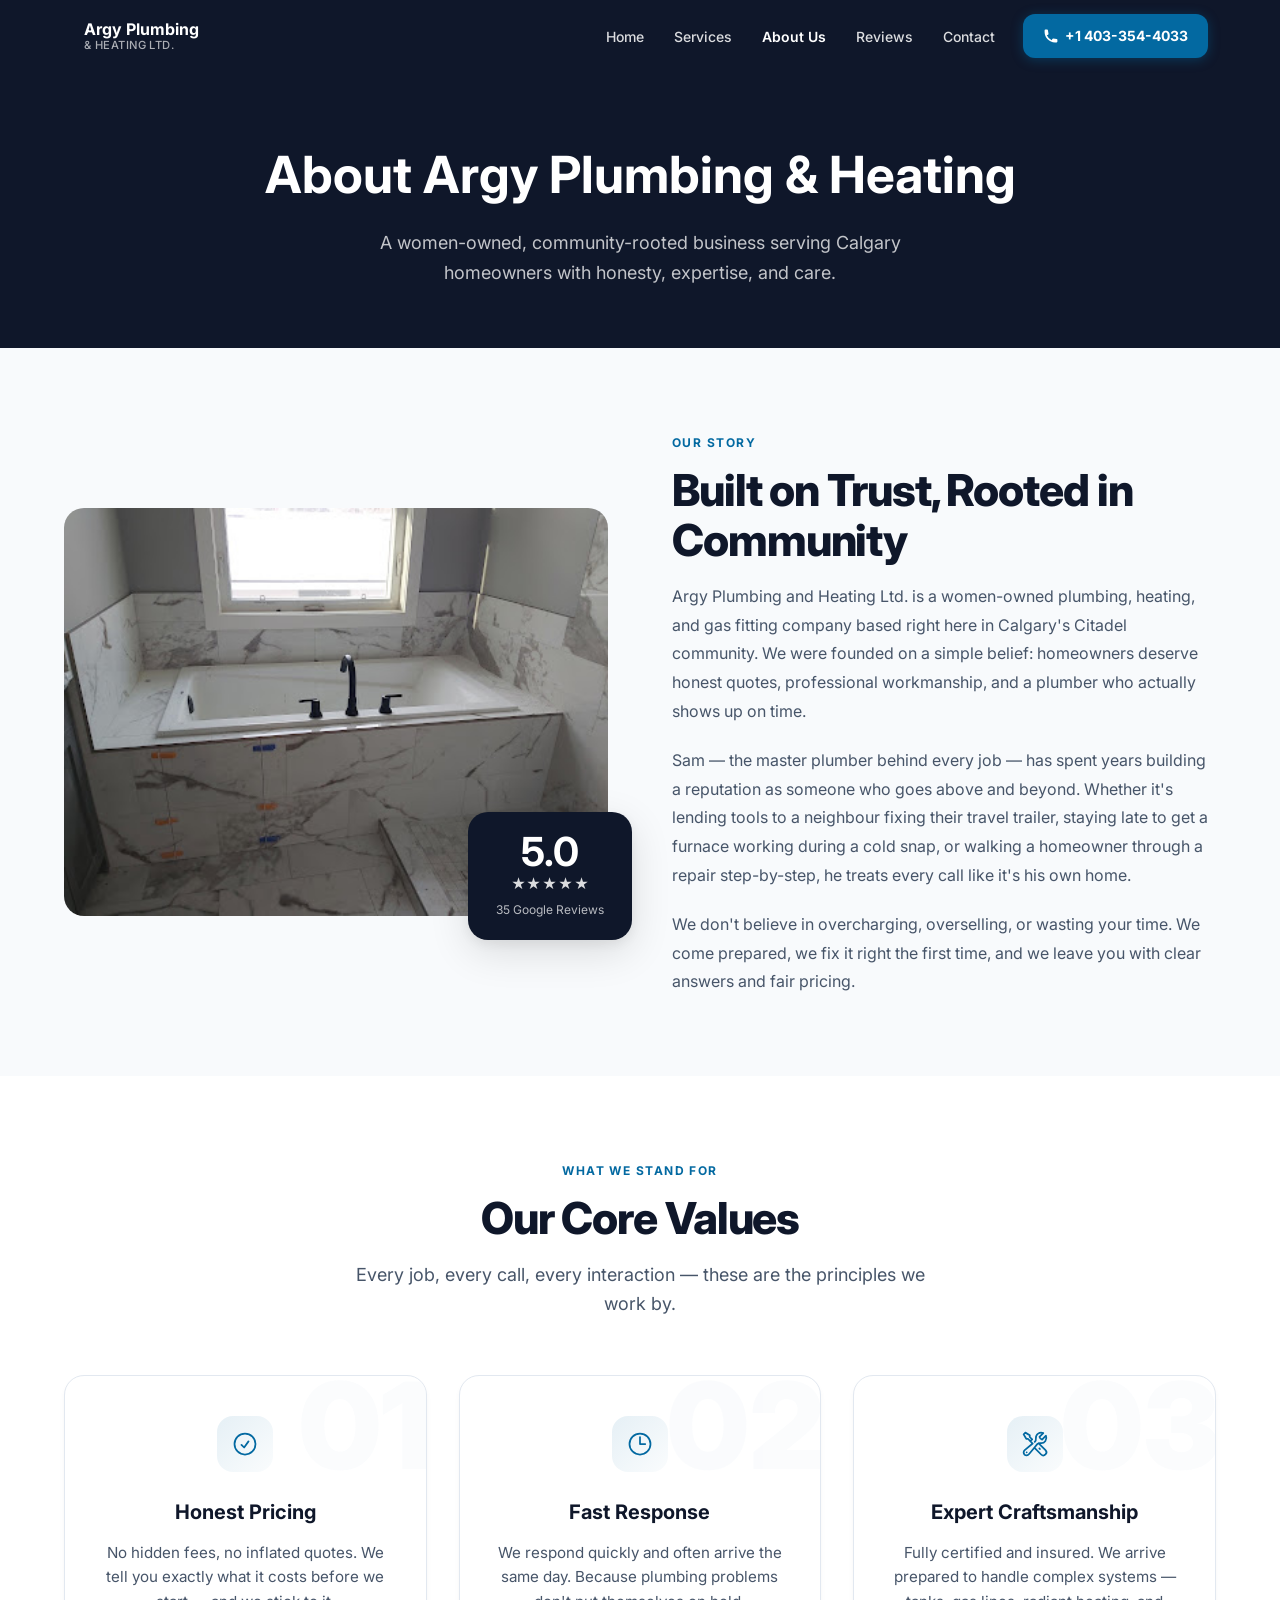
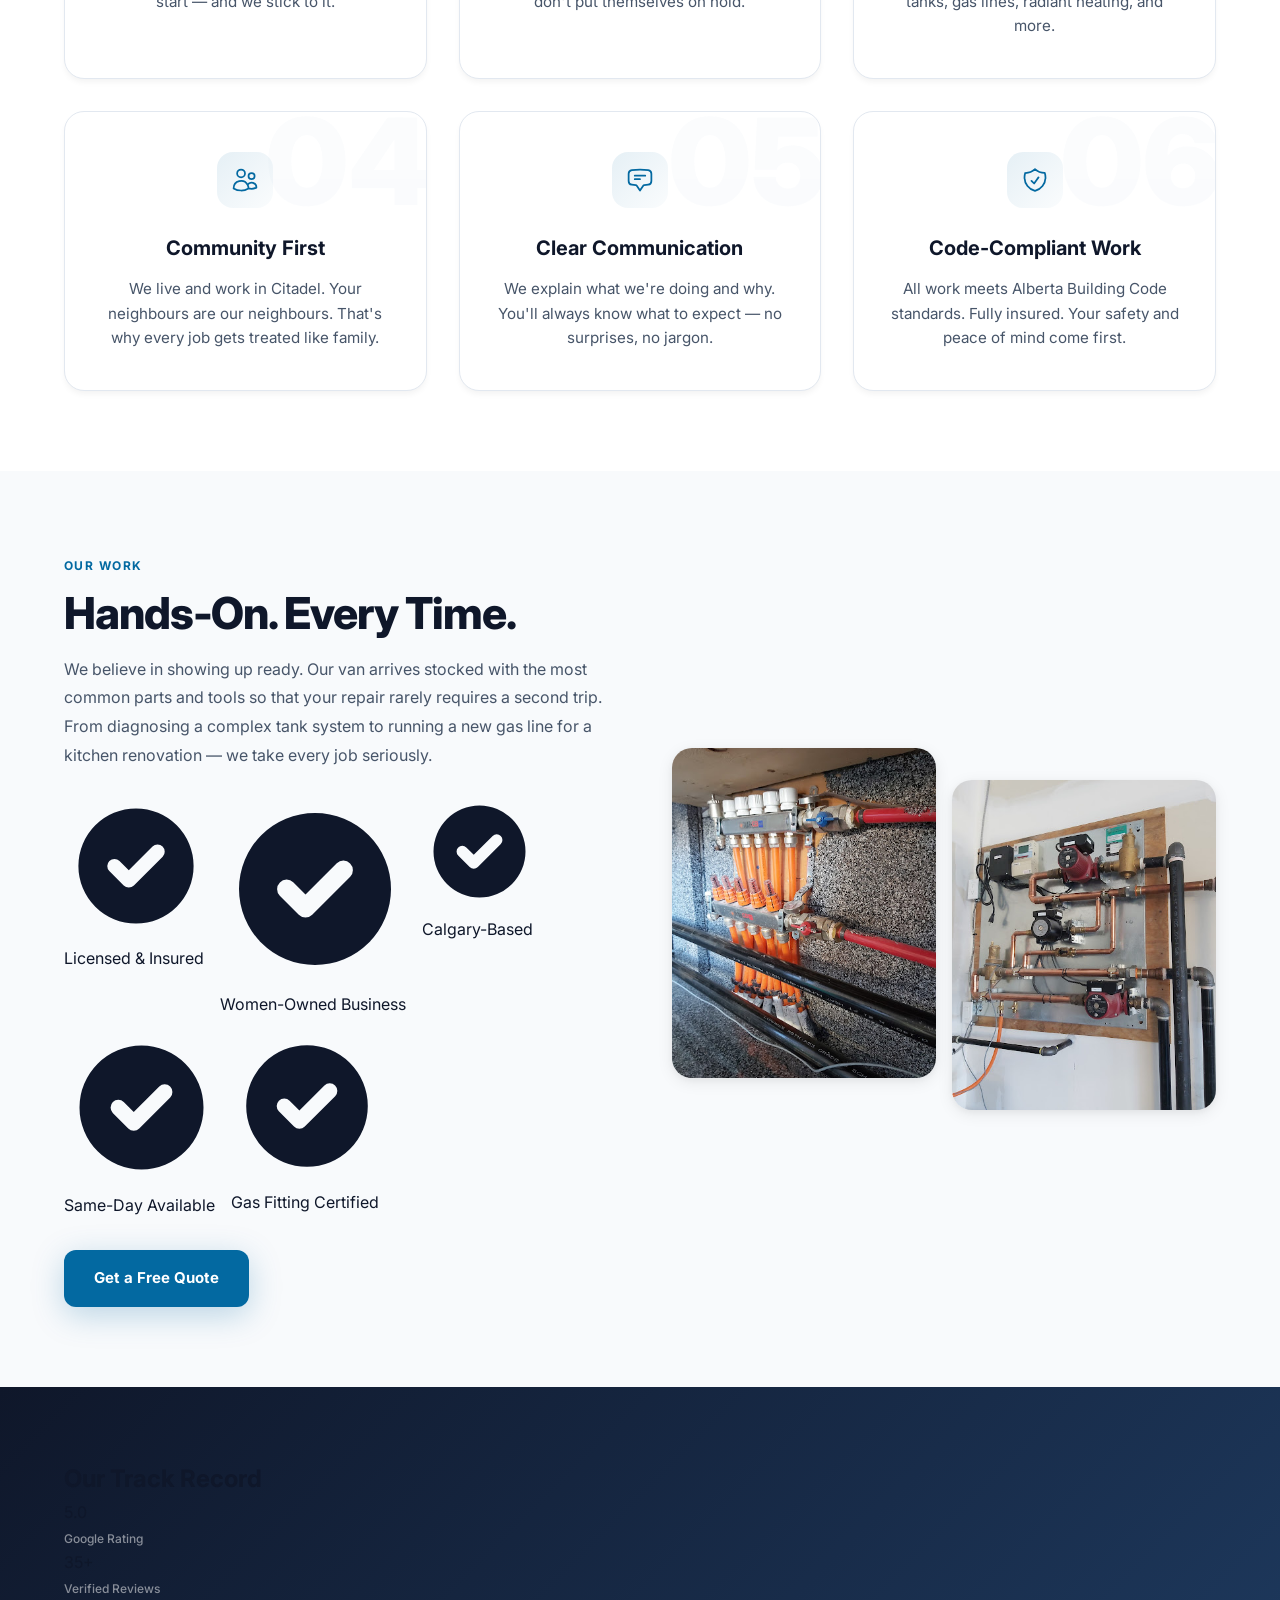
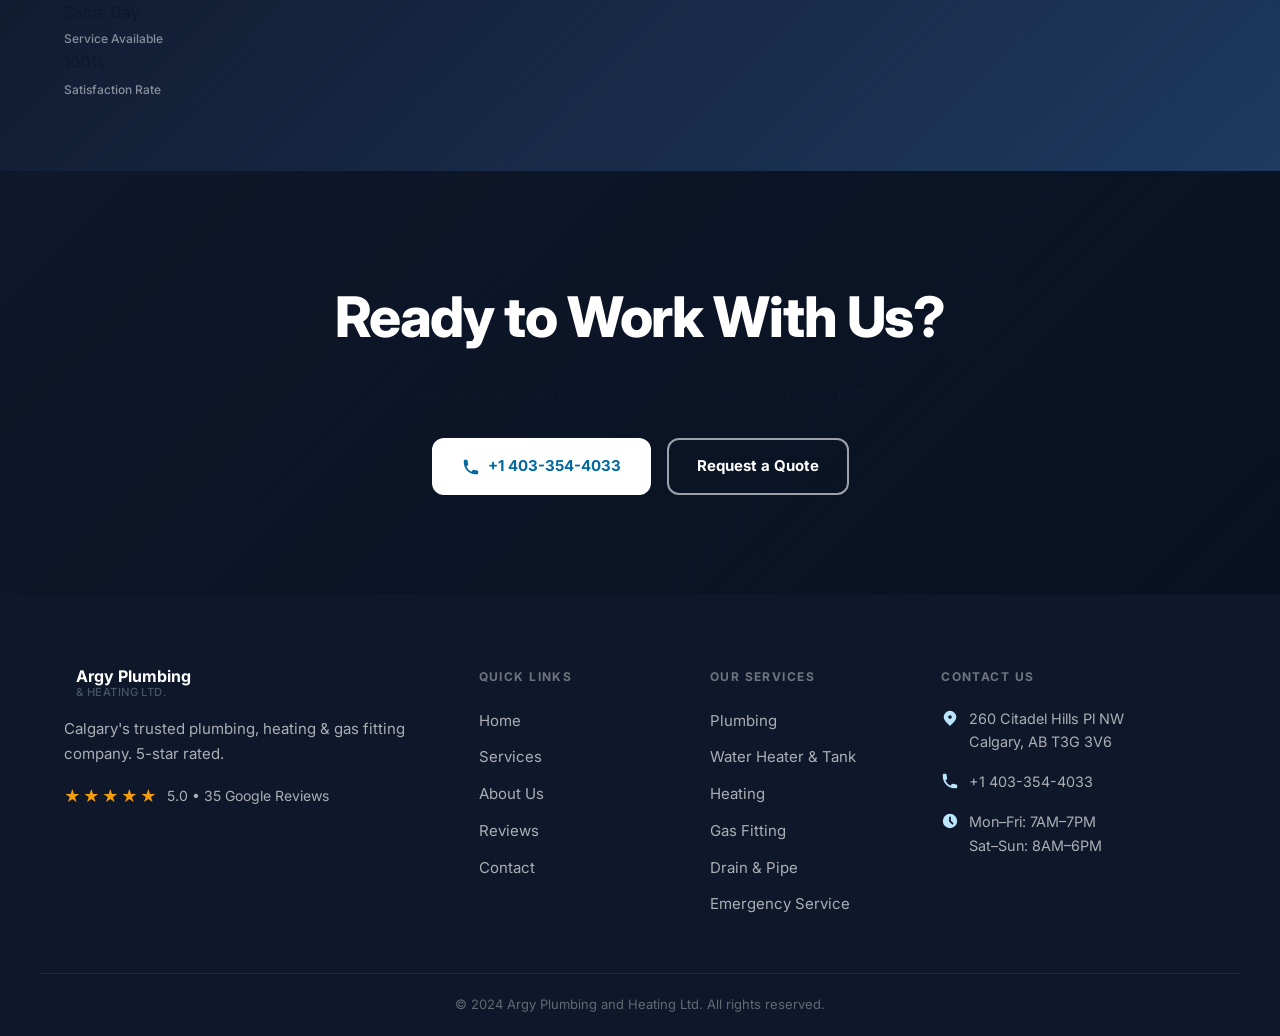
==== commit c820ac86: "chore: redesign Our Core Values section for professional aesthetics" ====
--- a/about.html
+++ b/about.html
@@ -89,44 +89,50 @@
         <h2 id="values-heading" class="section-title">Our Core Values</h2>
         <p class="section-sub">Every job, every call, every interaction — these are the principles we work by.</p>
       </div>
-      <div class="features-grid" style="margin-top:48px;">
-        <div class="feature-card">
-          <div class="feature-icon" aria-hidden="true">
+      <div class="values-grid" style="margin-top:56px;">
+        <div class="value-card">
+          <div class="value-number">01</div>
+          <div class="value-icon" aria-hidden="true">
             <svg viewBox="0 0 24 24" fill="none" stroke="currentColor" stroke-width="1.5"><path stroke-linecap="round" stroke-linejoin="round" d="M9 12.75L11.25 15 15 9.75M21 12a9 9 0 11-18 0 9 9 0 0118 0z"/></svg>
           </div>
           <h3>Honest Pricing</h3>
           <p>No hidden fees, no inflated quotes. We tell you exactly what it costs before we start — and we stick to it.</p>
         </div>
-        <div class="feature-card">
-          <div class="feature-icon" aria-hidden="true">
+        <div class="value-card">
+          <div class="value-number">02</div>
+          <div class="value-icon" aria-hidden="true">
             <svg viewBox="0 0 24 24" fill="none" stroke="currentColor" stroke-width="1.5"><path stroke-linecap="round" stroke-linejoin="round" d="M12 6v6h4.5m4.5 0a9 9 0 11-18 0 9 9 0 0118 0z"/></svg>
           </div>
           <h3>Fast Response</h3>
           <p>We respond quickly and often arrive the same day. Because plumbing problems don't put themselves on hold.</p>
         </div>
-        <div class="feature-card">
-          <div class="feature-icon" aria-hidden="true">
+        <div class="value-card">
+          <div class="value-number">03</div>
+          <div class="value-icon" aria-hidden="true">
             <svg viewBox="0 0 24 24" fill="none" stroke="currentColor" stroke-width="1.5"><path stroke-linecap="round" stroke-linejoin="round" d="M11.42 15.17L17.25 21A2.652 2.652 0 0021 17.25l-5.877-5.877M11.42 15.17l2.496-3.03c.317-.384.74-.626 1.208-.766M11.42 15.17l-4.655 5.653a2.548 2.548 0 11-3.586-3.586l6.837-5.63m5.108-.233c.55-.164 1.163-.188 1.743-.14a4.5 4.5 0 004.486-6.336l-3.276 3.277a3.004 3.004 0 01-2.25-2.25l3.276-3.276a4.5 4.5 0 00-6.336 4.486c.091 1.076-.071 2.264-.904 2.95l-.102.085m-1.745 1.437L5.909 7.5H4.5L2.25 3.75l1.5-1.5 3.75 2.25v1.5l2.086 2.086m-1.745 1.437l1.745-1.437m6.615 8.206L15.75 15.75M4.867 19.125h.008v.008h-.008v-.008z"/></svg>
           </div>
           <h3>Expert Craftsmanship</h3>
           <p>Fully certified and insured. We arrive prepared to handle complex systems — tanks, gas lines, radiant heating, and more.</p>
         </div>
-        <div class="feature-card">
-          <div class="feature-icon" aria-hidden="true">
+        <div class="value-card">
+          <div class="value-number">04</div>
+          <div class="value-icon" aria-hidden="true">
             <svg viewBox="0 0 24 24" fill="none" stroke="currentColor" stroke-width="1.5"><path stroke-linecap="round" stroke-linejoin="round" d="M15 19.128a9.38 9.38 0 002.625.372 9.337 9.337 0 004.121-.952 4.125 4.125 0 00-7.533-2.493M15 19.128v-.003c0-1.113-.285-2.16-.786-3.07M15 19.128v.106A12.318 12.318 0 018.624 21c-2.331 0-4.512-.645-6.374-1.766l-.001-.109a6.375 6.375 0 0111.964-3.07M12 6.375a3.375 3.375 0 11-6.75 0 3.375 3.375 0 016.75 0zm8.25 2.25a2.625 2.625 0 11-5.25 0 2.625 2.625 0 015.25 0z"/></svg>
           </div>
           <h3>Community First</h3>
           <p>We live and work in Citadel. Your neighbours are our neighbours. That's why every job gets treated like family.</p>
         </div>
-        <div class="feature-card">
-          <div class="feature-icon" aria-hidden="true">
+        <div class="value-card">
+          <div class="value-number">05</div>
+          <div class="value-icon" aria-hidden="true">
             <svg viewBox="0 0 24 24" fill="none" stroke="currentColor" stroke-width="1.5"><path stroke-linecap="round" stroke-linejoin="round" d="M7.5 8.25h9m-9 3H12m-9.75 1.51c0 1.6 1.123 2.994 2.707 3.227 1.129.166 2.27.293 3.423.379.35.026.67.21.865.501L12 21l2.755-4.133a1.14 1.14 0 01.865-.501 48.172 48.172 0 003.423-.379c1.584-.233 2.707-1.626 2.707-3.228V6.741c0-1.602-1.123-2.995-2.707-3.228A48.394 48.394 0 0012 3c-2.392 0-4.744.175-7.043.513C3.373 3.746 2.25 5.14 2.25 6.741v6.018z"/></svg>
           </div>
           <h3>Clear Communication</h3>
           <p>We explain what we're doing and why. You'll always know what to expect — no surprises, no jargon.</p>
         </div>
-        <div class="feature-card">
-          <div class="feature-icon" aria-hidden="true">
+        <div class="value-card">
+          <div class="value-number">06</div>
+          <div class="value-icon" aria-hidden="true">
             <svg viewBox="0 0 24 24" fill="none" stroke="currentColor" stroke-width="1.5"><path stroke-linecap="round" stroke-linejoin="round" d="M9 12.75L11.25 15 15 9.75m-3-7.036A11.959 11.959 0 013.598 6 11.99 11.99 0 003 9.749c0 5.592 3.824 10.29 9 11.623 5.176-1.332 9-6.03 9-11.622 0-1.31-.21-2.571-.598-3.751h-.152c-3.196 0-6.1-1.248-8.25-3.285z"/></svg>
           </div>
           <h3>Code-Compliant Work</h3>
--- a/styles.css
+++ b/styles.css
@@ -867,6 +867,83 @@
 /* Map area */
 .map-section { padding: 0; }
 .map-embed { width: 100%; height: 400px; border: 0; filter: grayscale(30%); }
+
+/* ─── CORE VALUES (ABOUT PAGE) ─── */
+.values-section {
+  position: relative;
+  overflow: hidden;
+}
+.values-grid {
+  display: grid;
+  grid-template-columns: repeat(3, 1fr);
+  gap: 32px;
+  max-width: 1200px;
+  margin: 0 auto;
+}
+.value-card {
+  position: relative;
+  background: var(--color-surface);
+  border: 1px solid var(--color-border);
+  border-radius: var(--radius-lg);
+  padding: 40px 32px;
+  box-shadow: 0 4px 6px -1px rgba(0, 0, 0, 0.05);
+  transition: transform 0.4s ease, box-shadow 0.4s ease;
+  overflow: hidden;
+  z-index: 1;
+}
+.value-card:hover {
+  transform: translateY(-6px);
+  box-shadow: 0 20px 40px rgba(0, 0, 0, 0.08), 0 8px 16px rgba(0, 0, 0, 0.04);
+  border-color: rgba(3,105,161,.2);
+}
+.value-icon {
+  width: 56px;
+  height: 56px;
+  border-radius: 16px;
+  background: linear-gradient(135deg, rgba(3,105,161,.1), rgba(3,105,161,.02));
+  color: var(--color-accent);
+  display: flex;
+  align-items: center;
+  justify-content: center;
+  margin-bottom: 24px;
+}
+.value-icon svg { width: 28px; height: 28px; }
+.value-card h3 {
+  font-family: var(--font-heading);
+  font-size: 1.25rem;
+  font-weight: 700;
+  color: var(--color-primary);
+  margin-bottom: 12px;
+}
+.value-card p {
+  color: var(--color-text-muted);
+  line-height: 1.6;
+  font-size: 0.95rem;
+}
+.value-number {
+  position: absolute;
+  top: -10px;
+  right: -5px;
+  font-size: 120px;
+  font-weight: 900;
+  color: var(--color-bg);
+  line-height: 1;
+  z-index: -1;
+  opacity: 0.6;
+  transition: transform 0.4s ease;
+  pointer-events: none;
+  font-family: var(--font-heading);
+}
+.value-card:hover .value-number {
+  transform: scale(1.05) rotate(-5deg);
+  color: var(--color-bg-alt);
+}
+@media (max-width: 992px) {
+  .values-grid { grid-template-columns: repeat(2, 1fr); gap: 24px; }
+}
+@media (max-width: 600px) {
+  .values-grid { grid-template-columns: 1fr; }
+}
 
 /* ─── FOOTER ─── */
 .footer {
